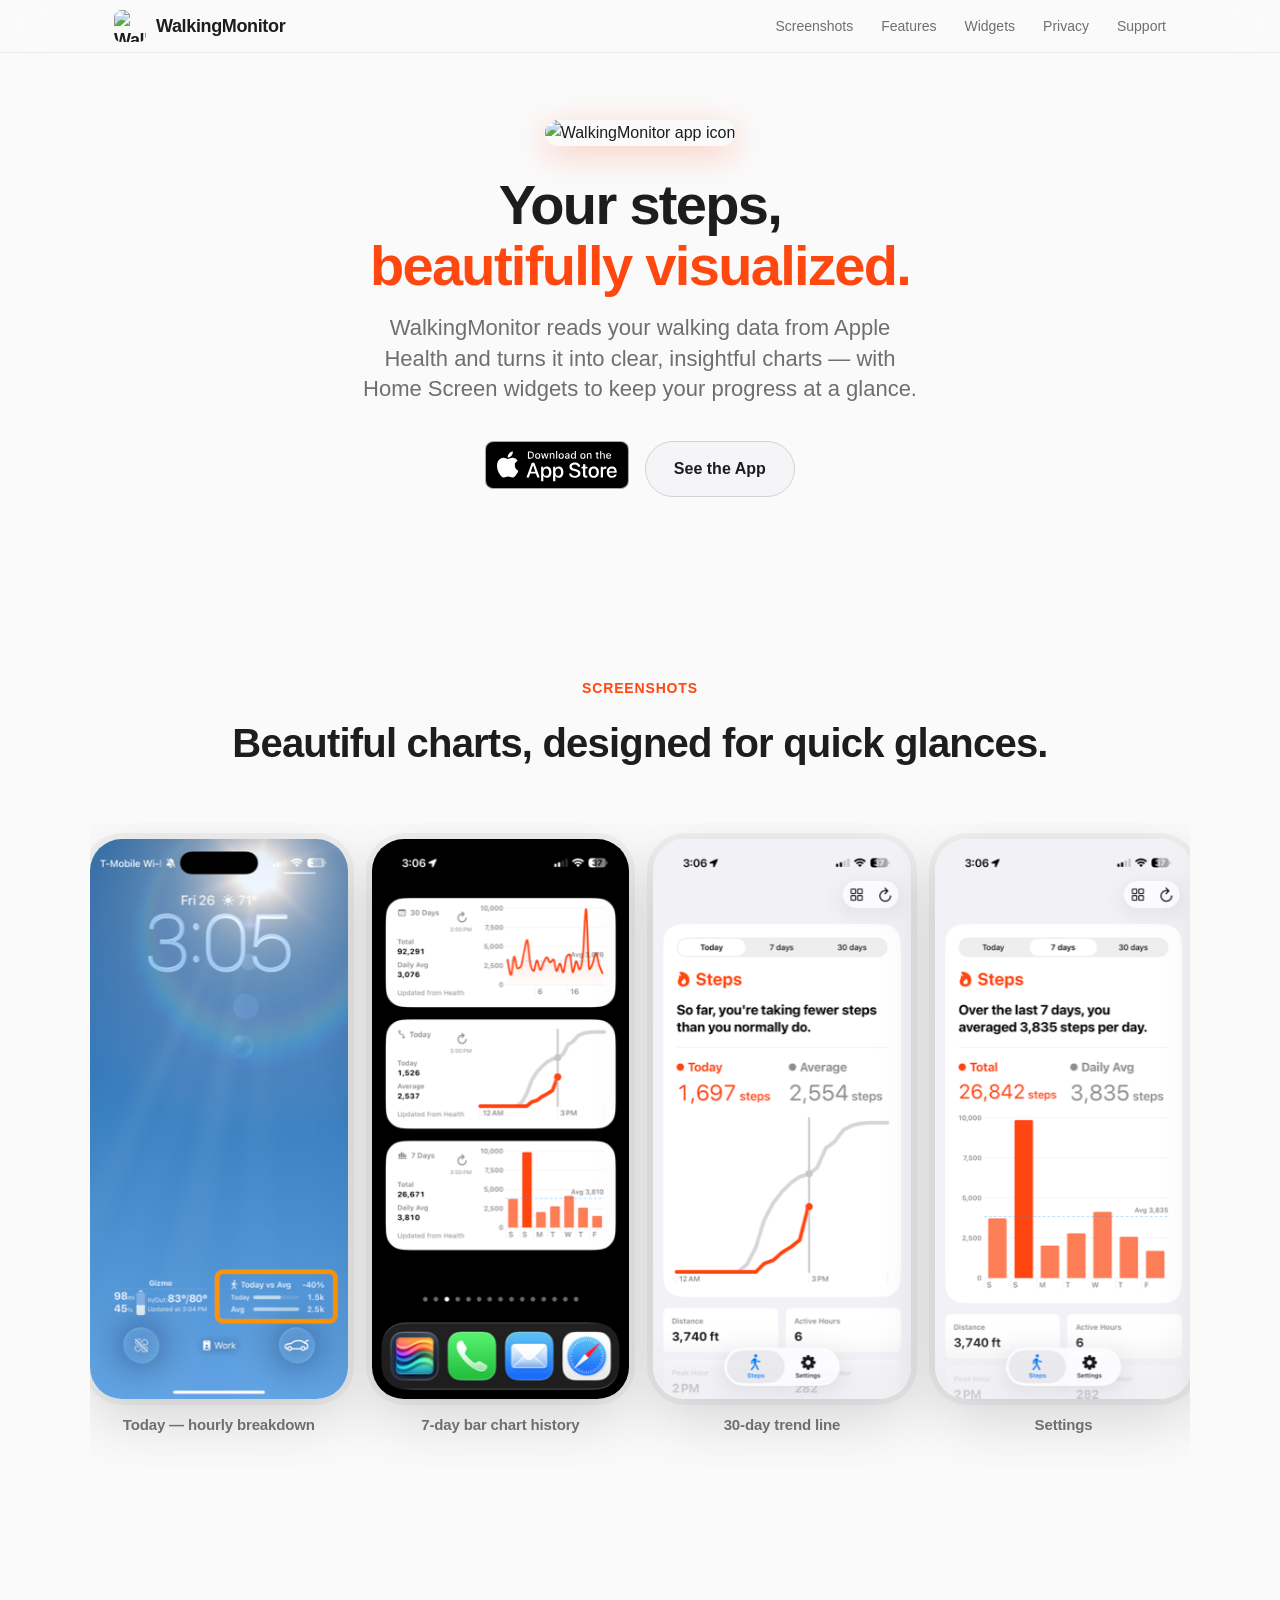
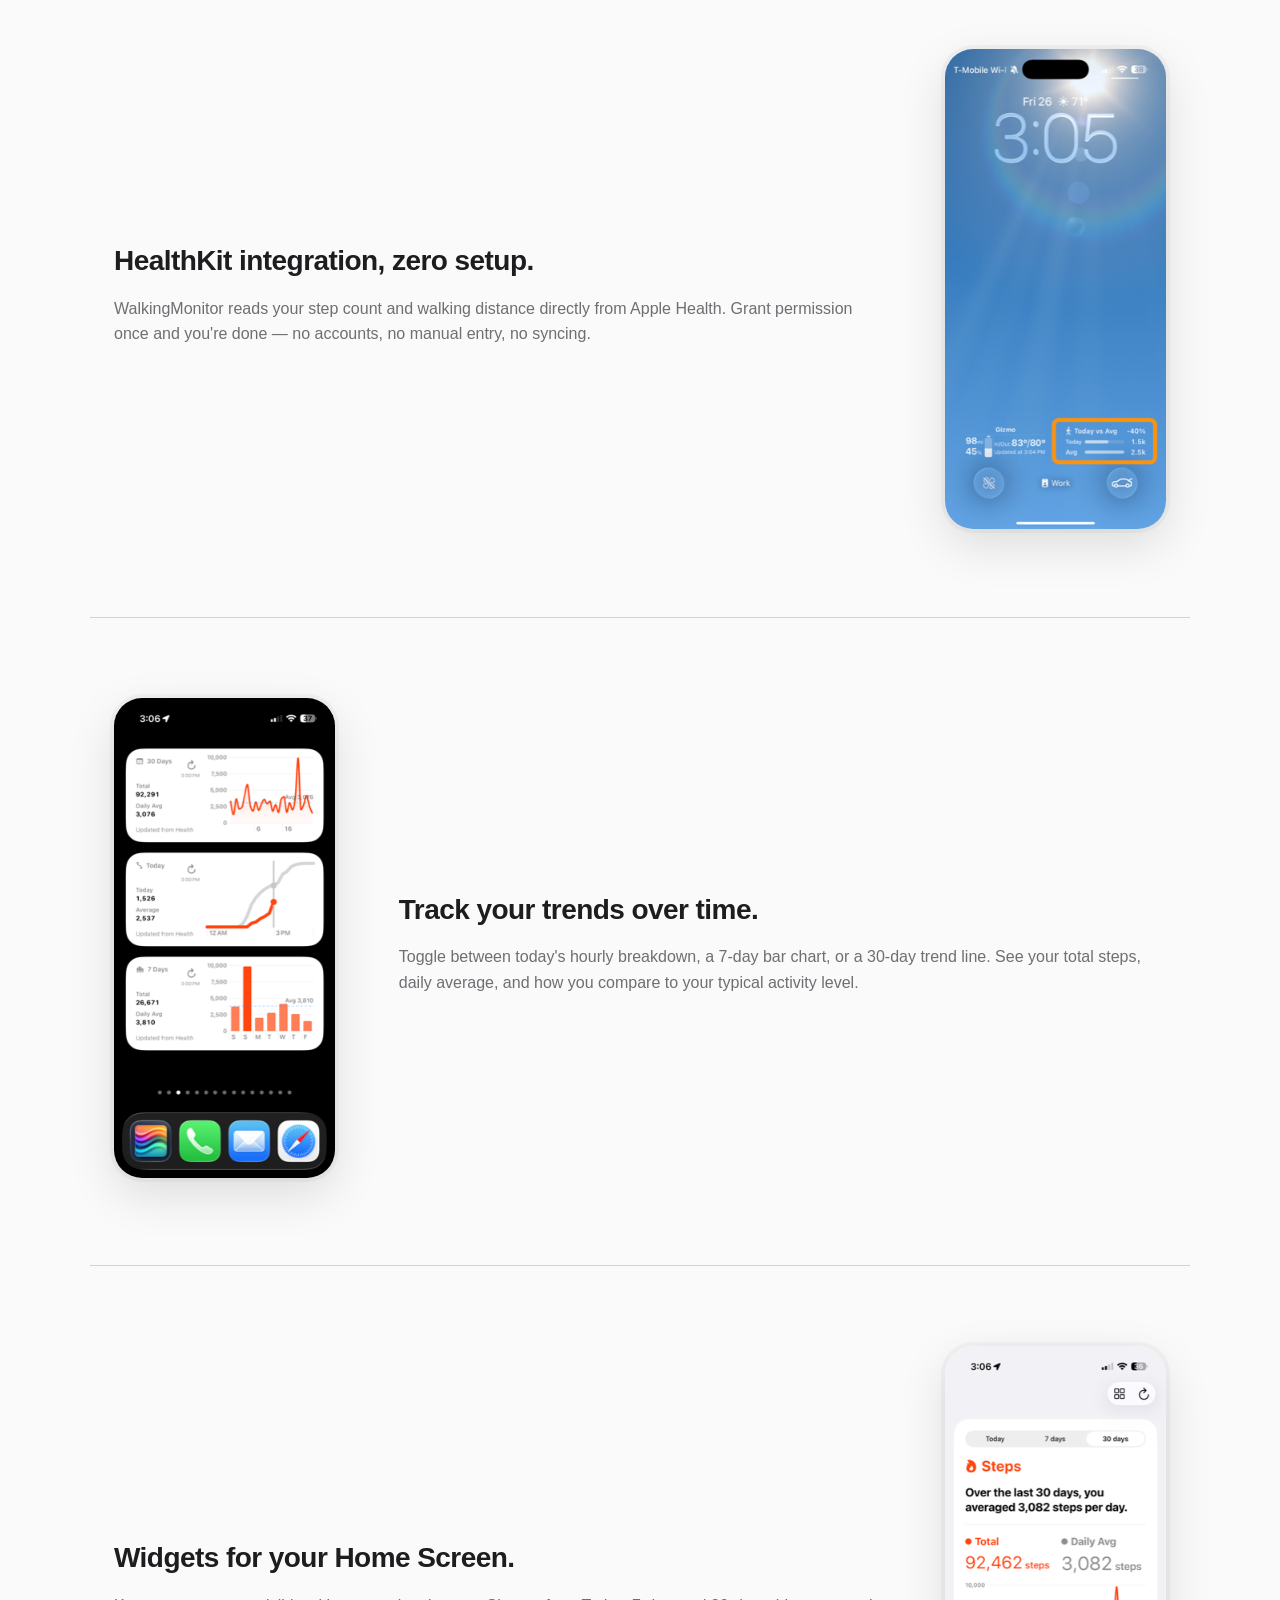
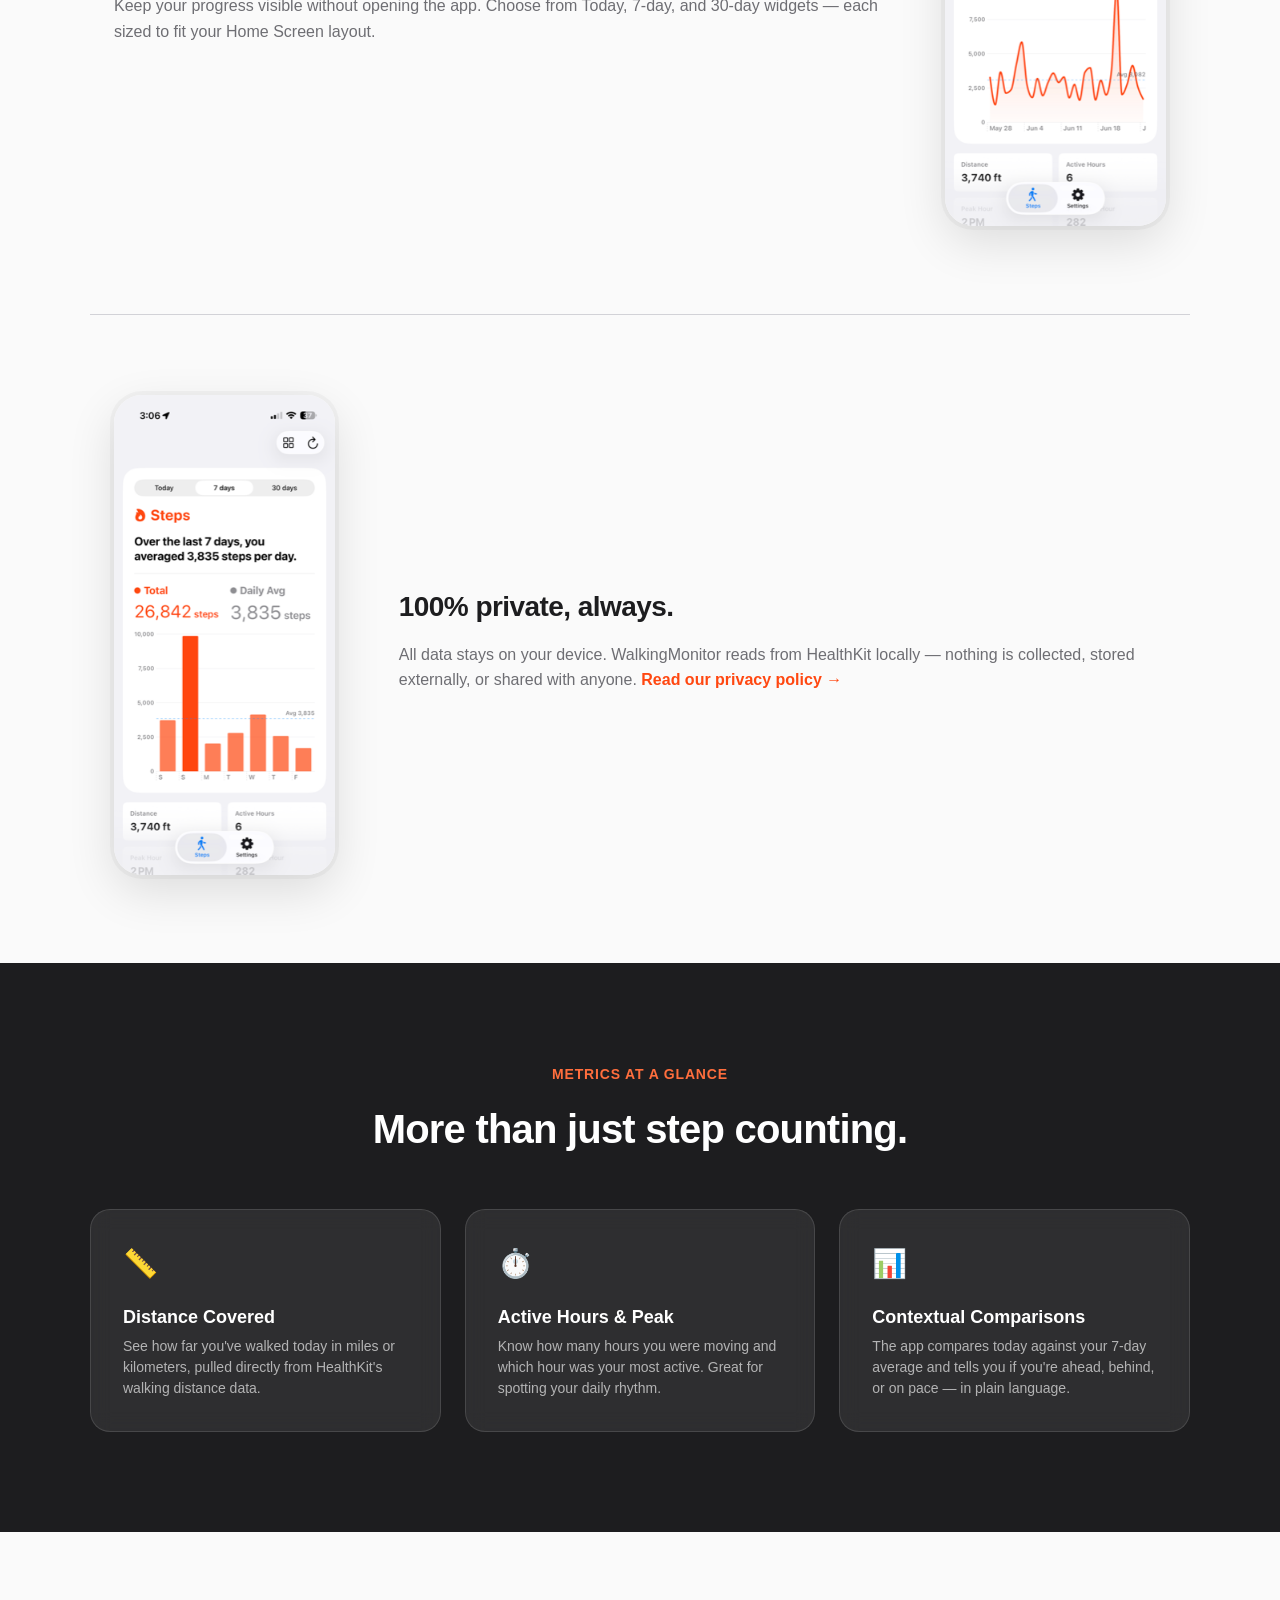
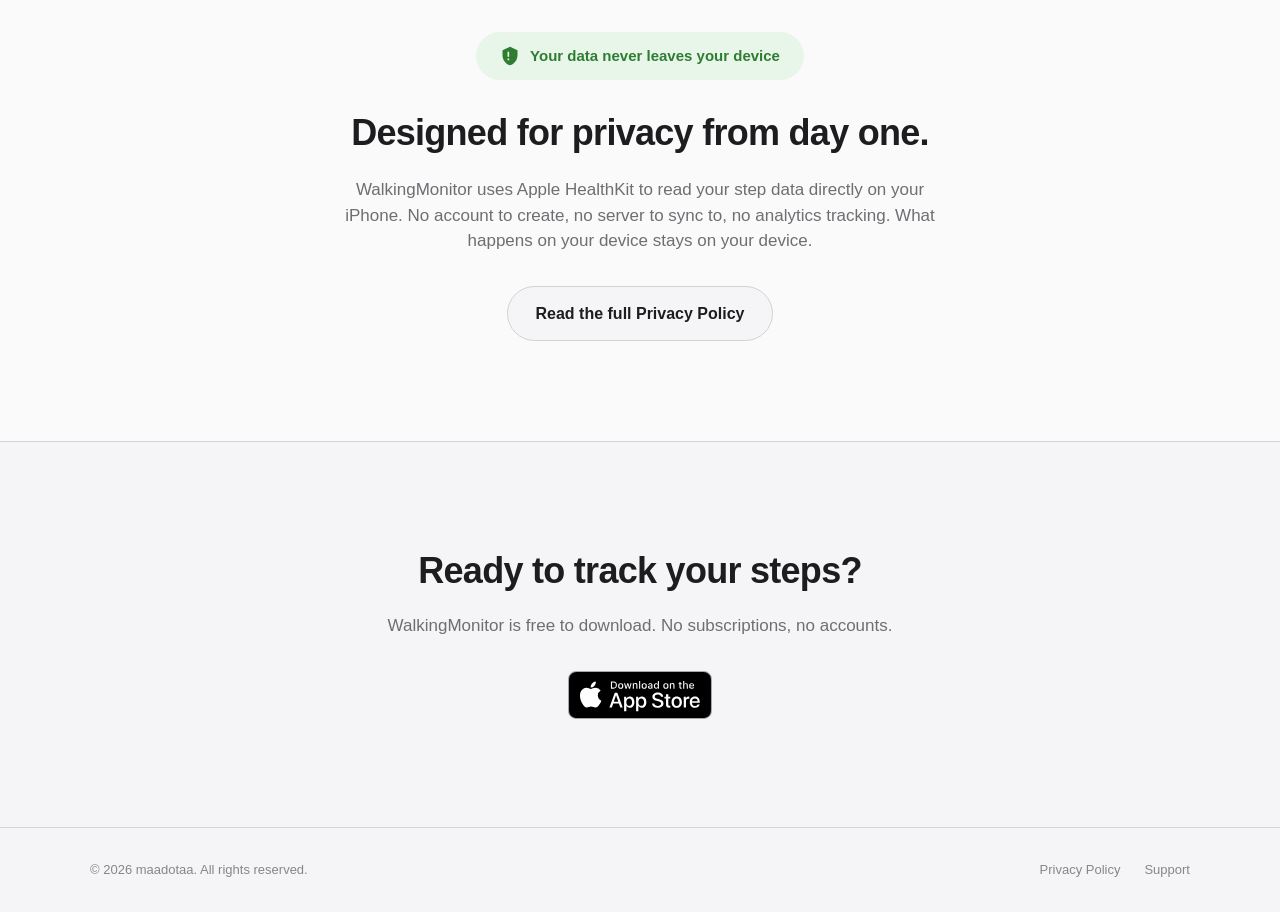
==== index.html @ 9f26d538 "Add WalkingMonitor website with screenshots, privacy, and support pages - Landing page with app icon" ====
<!DOCTYPE html>
<html lang="en">
<head>
  <meta charset="UTF-8">
  <meta name="viewport" content="width=device-width, initial-scale=1.0">
  <meta name="description" content="WalkingMonitor — Your daily steps, beautifully visualized. Track walking activity with HealthKit, hourly trends, and Home Screen widgets.">
  <meta name="theme-color" content="#FF4710">

  <title>WalkingMonitor — Steps Made Simple</title>

  <link rel="icon" type="image/png" sizes="32x32" href="assets/favicon-32.png">
  <link rel="apple-touch-icon" sizes="180x180" href="assets/apple-touch-icon.png">
  <link rel="stylesheet" href="css/style.css">

  <!-- Open Graph -->
  <meta property="og:title" content="WalkingMonitor — Steps Made Simple">
  <meta property="og:description" content="Track your daily steps with beautiful charts, HealthKit integration, and Home Screen widgets.">
  <meta property="og:image" content="assets/icon-192.png">
  <meta property="og:type" content="website">
</head>
<body>

  <!-- Navigation -->
  <nav class="nav">
    <div class="nav-inner">
      <a href="/" class="nav-brand">
        <img src="assets/favicon-32.png" alt="WalkingMonitor icon" width="32" height="32">
        WalkingMonitor
      </a>
      <div class="nav-links">
        <a href="#screenshots">Screenshots</a>
        <a href="#features">Features</a>
        <a href="#widgets">Widgets</a>
        <a href="/privacy/">Privacy</a>
        <a href="/support/">Support</a>
      </div>
    </div>
  </nav>

  <!-- Hero -->
  <section class="hero">
    <img src="assets/app-icon.png" alt="WalkingMonitor app icon" class="hero-icon" width="288" height="288">
    <h1>Your steps,<br><span class="accent">beautifully visualized.</span></h1>
    <p class="hero-tagline">
      WalkingMonitor reads your walking data from Apple Health and turns it into clear, insightful charts — with Home Screen widgets to keep your progress at a glance.
    </p>
    <div class="hero-actions">
      <a href="https://apps.apple.com/app/walkingmonitor/id6743656684" class="btn-appstore" target="_blank" rel="noopener">
        <img src="assets/appStore.svg" alt="Download on the App Store">
      </a>
        <a href="#screenshots" class="btn btn-secondary">See the App</a>
    </div>
  </section>

  <!-- Screenshot Gallery -->
  <section class="screenshots-section" id="screenshots">
    <div class="section-label">Screenshots</div>
    <h2 class="section-title">Beautiful charts, designed for quick glances.</h2>

    <div class="screenshot-gallery">
      <div class="screenshot-card">
        <img src="assets/screenshots/IMG_7040.jpg" alt="Today's hourly step chart with comparison to your average" loading="lazy">
        <p class="caption">Today — hourly breakdown</p>
      </div>
      <div class="screenshot-card">
        <img src="assets/screenshots/IMG_7041.jpg" alt="7-day daily step bar chart" loading="lazy">
        <p class="caption">7-day bar chart history</p>
      </div>
      <div class="screenshot-card">
        <img src="assets/screenshots/IMG_7042.jpg" alt="30-day step trend line chart" loading="lazy">
        <p class="caption">30-day trend line</p>
      </div>
      <div class="screenshot-card">
        <img src="assets/screenshots/IMG_7043.jpg" alt="Settings with rate and contact options" loading="lazy">
        <p class="caption">Settings</p>
      </div>
      <div class="screenshot-card">
        <img src="assets/screenshots/IMG_7044.jpg" alt="Widget setup guide" loading="lazy">
        <p class="caption">Widget setup guide</p>
      </div>
    </div>
  </section>

  <!-- Feature Rows -->
  <section id="features">
    <div class="feature-row">
      <div class="feature-text">
        <h3>HealthKit integration, zero setup.</h3>
        <p>WalkingMonitor reads your step count and walking distance directly from Apple Health. Grant permission once and you're done — no accounts, no manual entry, no syncing.</p>
      </div>
      <div class="feature-shot">
        <img src="assets/screenshots/IMG_7040.jpg" alt="WalkingMonitor main dashboard" loading="lazy">
      </div>
    </div>

    <div class="feature-row">
      <div class="feature-text">
        <h3>Track your trends over time.</h3>
        <p>Toggle between today's hourly breakdown, a 7-day bar chart, or a 30-day trend line. See your total steps, daily average, and how you compare to your typical activity level.</p>
      </div>
      <div class="feature-shot">
        <img src="assets/screenshots/IMG_7041.jpg" alt="7-day step history chart" loading="lazy">
      </div>
    </div>

    <div class="feature-row">
      <div class="feature-text">
        <h3>Widgets for your Home Screen.</h3>
        <p>Keep your progress visible without opening the app. Choose from Today, 7-day, and 30-day widgets — each sized to fit your Home Screen layout.</p>
      </div>
      <div class="feature-shot">
        <img src="assets/screenshots/IMG_7044.jpg" alt="Widget setup guide" loading="lazy">
      </div>
    </div>

    <div class="feature-row">
      <div class="feature-text">
        <h3>100% private, always.</h3>
        <p>All data stays on your device. WalkingMonitor reads from HealthKit locally — nothing is collected, stored externally, or shared with anyone. <a href="/privacy/" style="color: var(--steps-orange); text-decoration: none; font-weight: 600;">Read our privacy policy &rarr;</a></p>
      </div>
      <div class="feature-shot">
        <img src="assets/screenshots/IMG_7043.jpg" alt="WalkingMonitor settings" loading="lazy">
      </div>
    </div>
  </section>

  <!-- Metrics Section -->
  <section class="widgets-section" id="widgets">
    <div class="section-label">Metrics at a Glance</div>
    <h2 class="section-title">More than just step counting.</h2>

    <div class="widget-showcase">
      <div class="widget-card">
        <div class="widget-icon">📏</div>
        <h3>Distance Covered</h3>
        <p>See how far you've walked today in miles or kilometers, pulled directly from HealthKit's walking distance data.</p>
      </div>

      <div class="widget-card">
        <div class="widget-icon">⏱️</div>
        <h3>Active Hours & Peak</h3>
        <p>Know how many hours you were moving and which hour was your most active. Great for spotting your daily rhythm.</p>
      </div>

      <div class="widget-card">
        <div class="widget-icon">📊</div>
        <h3>Contextual Comparisons</h3>
        <p>The app compares today against your 7-day average and tells you if you're ahead, behind, or on pace — in plain language.</p>
      </div>
    </div>
  </section>

  <!-- Privacy Highlight -->
  <section class="privacy-highlight">
    <div class="privacy-badge">
      <svg viewBox="0 0 24 24" fill="currentColor"><path d="M12 1L3 5v6c0 5.5 3.8 10.7 9 12 5.2-1.3 9-6.5 9-12V5l-9-4zm-1 16h-2v-2h2v2zm0-4h-2V7h2v6z"/></svg>
      Your data never leaves your device
    </div>
    <h2>Designed for privacy from day one.</h2>
    <p>WalkingMonitor uses Apple HealthKit to read your step data directly on your iPhone. No account to create, no server to sync to, no analytics tracking. What happens on your device stays on your device.</p>
    <a href="/privacy/" class="btn btn-secondary">Read the full Privacy Policy</a>
  </section>

  <!-- Download Section -->
  <section class="download-section">
    <h2>Ready to track your steps?</h2>
    <p>WalkingMonitor is free to download. No subscriptions, no accounts.</p>
    <a href="https://apps.apple.com/app/walkingmonitor/id6743656684" class="btn-appstore" target="_blank" rel="noopener">
      <img src="assets/appStore.svg" alt="Download on the App Store">
    </a>
  </section>

  <!-- Footer -->
  <footer class="footer">
    <div class="footer-inner">
      <span class="footer-text">&copy; 2026 maadotaa. All rights reserved.</span>
      <div class="footer-links">
        <a href="/privacy/">Privacy Policy</a>
        <a href="/support/">Support</a>
      </div>
    </div>
  </footer>

</body>
</html>
---- css/style.css ----
/* WalkingMonitor Website Styles */

:root {
  --steps-orange: #FF4710;
  --steps-orange-dark: #E03A08;
  --steps-orange-light: #FF6E3D;
  --bg-primary: #FAFAFA;
  --bg-secondary: #FFFFFF;
  --bg-card: #F5F5F7;
  --text-primary: #1D1D1F;
  --text-secondary: #6E6E73;
  --text-tertiary: #86868B;
  --border-color: #D2D2D7;
  --shadow-sm: 0 1px 3px rgba(0, 0, 0, 0.06);
  --shadow-md: 0 8px 24px rgba(0, 0, 0, 0.08);
  --shadow-lg: 0 16px 48px rgba(0, 0, 0, 0.1);
  --radius-sm: 12px;
  --radius-md: 20px;
  --radius-lg: 28px;
}

* {
  margin: 0;
  padding: 0;
  box-sizing: border-box;
}

html {
  scroll-behavior: smooth;
  -webkit-font-smoothing: antialiased;
  -moz-osx-font-smoothing: grayscale;
}

body {
  font-family: -apple-system, BlinkMacSystemFont, 'SF Pro Display', 'Segoe UI', Roboto, Helvetica, Arial, sans-serif;
  background-color: var(--bg-primary);
  color: var(--text-primary);
  line-height: 1.6;
  min-height: 100vh;
}

/* ---------- Navigation ---------- */

.nav {
  position: fixed;
  top: 0;
  left: 0;
  right: 0;
  z-index: 100;
  background: rgba(250, 250, 250, 0.82);
  backdrop-filter: saturate(180%) blur(20px);
  -webkit-backdrop-filter: saturate(180%) blur(20px);
  border-bottom: 1px solid rgba(0, 0, 0, 0.06);
}

.nav-inner {
  max-width: 1100px;
  margin: 0 auto;
  padding: 0 24px;
  height: 52px;
  display: flex;
  align-items: center;
  justify-content: space-between;
}

.nav-brand {
  display: flex;
  align-items: center;
  gap: 10px;
  text-decoration: none;
  color: var(--text-primary);
  font-weight: 700;
  font-size: 18px;
  letter-spacing: -0.02em;
}

.nav-brand img {
  width: 32px;
  height: 32px;
  border-radius: 7px;
}

.nav-links {
  display: flex;
  gap: 28px;
  align-items: center;
}

.nav-links a {
  text-decoration: none;
  color: var(--text-secondary);
  font-size: 14px;
  font-weight: 500;
  transition: color 0.2s;
}

.nav-links a:hover {
  color: var(--text-primary);
}

/* ---------- Hero ---------- */

.hero {
  padding: 120px 24px 80px;
  text-align: center;
  max-width: 800px;
  margin: 0 auto;
}

.hero-icon {
  width: 288px;
  height: 288px;
  border-radius: 22px;
  margin-bottom: 28px;
  box-shadow: 0 8px 32px rgba(255, 71, 16, 0.25);
}

.hero h1 {
  font-size: 56px;
  font-weight: 800;
  letter-spacing: -0.03em;
  line-height: 1.1;
  margin-bottom: 16px;
  color: var(--text-primary);
}

.hero h1 .accent {
  color: var(--steps-orange);
}

.hero-tagline {
  font-size: 22px;
  font-weight: 400;
  color: var(--text-secondary);
  max-width: 560px;
  margin: 0 auto 36px;
  line-height: 1.4;
}

.hero-actions {
  display: flex;
  gap: 16px;
  justify-content: center;
  flex-wrap: wrap;
}

/* ---------- Buttons ---------- */

.btn {
  display: inline-flex;
  align-items: center;
  justify-content: center;
  gap: 8px;
  padding: 14px 28px;
  border-radius: 100px;
  font-size: 16px;
  font-weight: 600;
  text-decoration: none;
  transition: all 0.25s ease;
  cursor: pointer;
  border: none;
}

.btn-primary {
  background: var(--steps-orange);
  color: white;
  box-shadow: 0 4px 16px rgba(255, 71, 16, 0.3);
}

.btn-primary:hover {
  background: var(--steps-orange-dark);
  transform: translateY(-1px);
  box-shadow: 0 8px 24px rgba(255, 71, 16, 0.35);
}

.btn-secondary {
  background: var(--bg-card);
  color: var(--text-primary);
  border: 1px solid var(--border-color);
}

.btn-secondary:hover {
  background: #EBEBED;
  transform: translateY(-1px);
}

.btn-appstore {
  display: inline-block;
  transition: all 0.25s ease;
}

.btn-appstore:hover {
  transform: translateY(-1px);
  filter: brightness(1.05);
}

.btn-appstore img {
  height: 48px;
  width: auto;
  display: block;
}

/* ---------- Features Section ---------- */

.features {
  max-width: 1100px;
  margin: 0 auto;
  padding: 0 24px 100px;
}

.section-label {
  text-align: center;
  font-size: 14px;
  font-weight: 600;
  text-transform: uppercase;
  letter-spacing: 0.06em;
  color: var(--steps-orange);
  margin-bottom: 12px;
}

.section-title {
  text-align: center;
  font-size: 40px;
  font-weight: 700;
  letter-spacing: -0.02em;
  margin-bottom: 48px;
  color: var(--text-primary);
}

.features-grid {
  display: grid;
  grid-template-columns: repeat(auto-fit, minmax(300px, 1fr));
  gap: 24px;
}

.feature-card {
  background: var(--bg-secondary);
  border-radius: var(--radius-md);
  padding: 32px;
  border: 1px solid var(--border-color);
  transition: all 0.3s ease;
}

.feature-card:hover {
  transform: translateY(-2px);
  box-shadow: var(--shadow-md);
}

.feature-icon {
  display: inline-flex;
  align-items: center;
  justify-content: center;
  width: 48px;
  height: 48px;
  border-radius: 14px;
  background: rgba(255, 71, 16, 0.1);
  color: var(--steps-orange);
  margin-bottom: 18px;
  font-size: 22px;
}

.feature-card h3 {
  font-size: 20px;
  font-weight: 700;
  letter-spacing: -0.01em;
  margin-bottom: 8px;
}

.feature-card p {
  color: var(--text-secondary);
  font-size: 15px;
  line-height: 1.5;
}

/* ---------- Screenshot Gallery ---------- */

.screenshots-section {
  padding: 100px 24px;
  text-align: center;
  overflow: hidden;
}

.screenshot-gallery {
  max-width: 1100px;
  margin: 0 auto;
  display: flex;
  gap: 24px;
  overflow-x: auto;
  scroll-snap-type: x mandatory;
  -webkit-overflow-scrolling: touch;
  padding: 16px 0 32px;
  scrollbar-width: thin;
  scrollbar-color: var(--border-color) transparent;
}

.screenshot-gallery::-webkit-scrollbar {
  height: 6px;
}

.screenshot-gallery::-webkit-scrollbar-thumb {
  background: var(--border-color);
  border-radius: 3px;
}

.screenshot-gallery::-webkit-scrollbar-track {
  background: transparent;
}

.screenshot-card {
  flex: 0 0 auto;
  scroll-snap-align: start;
  text-align: center;
}

.screenshot-card img {
  width: auto;
  height: 560px;
  border-radius: 32px;
  box-shadow: 0 20px 60px rgba(0, 0, 0, 0.15), 0 0 0 6px rgba(0, 0, 0, 0.04);
  display: block;
}

.screenshot-card .caption {
  margin-top: 14px;
  font-size: 15px;
  font-weight: 600;
  color: var(--text-secondary);
  letter-spacing: -0.01em;
}

/* ---------- Feature Rows with Screenshots ---------- */

.feature-row {
  display: flex;
  align-items: center;
  gap: 64px;
  max-width: 1100px;
  margin: 0 auto;
  padding: 80px 24px;
}

.feature-row:nth-child(even) {
  flex-direction: row-reverse;
}

.feature-row + .feature-row {
  border-top: 1px solid var(--border-color);
}

.feature-row .feature-text {
  flex: 1;
  min-width: 280px;
}

.feature-row .feature-text h3 {
  font-size: 28px;
  font-weight: 700;
  letter-spacing: -0.02em;
  margin-bottom: 12px;
}

.feature-row .feature-text p {
  font-size: 16px;
  color: var(--text-secondary);
  line-height: 1.6;
}

.feature-row .feature-shot {
  flex: 0 0 auto;
}

.feature-row .feature-shot img {
  width: auto;
  height: 480px;
  border-radius: 28px;
  box-shadow: 0 16px 48px rgba(0, 0, 0, 0.12), 0 0 0 4px rgba(0, 0, 0, 0.03);
}

/* ---------- Widgets Section ---------- */

.widgets-section {
  background: var(--text-primary);
  color: white;
  padding: 100px 24px;
  text-align: center;
}

.widgets-section .section-label {
  color: var(--steps-orange-light);
}

.widgets-section .section-title {
  color: white;
}

.widget-showcase {
  max-width: 1100px;
  margin: 0 auto;
  display: grid;
  grid-template-columns: repeat(auto-fit, minmax(280px, 1fr));
  gap: 24px;
}

.widget-card {
  background: rgba(255, 255, 255, 0.08);
  border: 1px solid rgba(255, 255, 255, 0.12);
  border-radius: var(--radius-md);
  padding: 32px;
  text-align: left;
  backdrop-filter: blur(10px);
}

.widget-card h3 {
  font-size: 18px;
  font-weight: 700;
  margin-bottom: 4px;
}

.widget-card p {
  color: rgba(255, 255, 255, 0.64);
  font-size: 14px;
  line-height: 1.5;
}

.widget-card .widget-icon {
  font-size: 28px;
  margin-bottom: 16px;
}

/* ---------- Privacy Highlight ---------- */

.privacy-highlight {
  max-width: 1100px;
  margin: 0 auto;
  padding: 100px 24px;
  text-align: center;
}

.privacy-badge {
  display: inline-flex;
  align-items: center;
  gap: 10px;
  background: #E8F5E9;
  color: #2E7D32;
  padding: 12px 24px;
  border-radius: 100px;
  font-weight: 600;
  font-size: 15px;
  margin-bottom: 24px;
}

.privacy-badge svg {
  width: 20px;
  height: 20px;
}

.privacy-highlight h2 {
  font-size: 36px;
  font-weight: 700;
  letter-spacing: -0.02em;
  margin-bottom: 16px;
}

.privacy-highlight > p {
  color: var(--text-secondary);
  font-size: 17px;
  max-width: 600px;
  margin: 0 auto 32px;
  line-height: 1.5;
}

/* ---------- Download Section ---------- */

.download-section {
  background: var(--bg-card);
  padding: 100px 24px;
  text-align: center;
  border-top: 1px solid var(--border-color);
}

.download-section h2 {
  font-size: 36px;
  font-weight: 700;
  letter-spacing: -0.02em;
  margin-bottom: 12px;
}

.download-section p {
  color: var(--text-secondary);
  font-size: 17px;
  margin-bottom: 32px;
}

/* ---------- Footer ---------- */

.footer {
  background: var(--bg-card);
  border-top: 1px solid var(--border-color);
  padding: 32px 24px;
  text-align: center;
}

.footer-inner {
  max-width: 1100px;
  margin: 0 auto;
  display: flex;
  justify-content: space-between;
  align-items: center;
  flex-wrap: wrap;
  gap: 16px;
}

.footer-text {
  color: var(--text-tertiary);
  font-size: 13px;
}

.footer-links {
  display: flex;
  gap: 24px;
}

.footer-links a {
  color: var(--text-tertiary);
  text-decoration: none;
  font-size: 13px;
  transition: color 0.2s;
}

.footer-links a:hover {
  color: var(--text-primary);
}

/* ---------- Privacy Page ---------- */

.privacy-page {
  max-width: 780px;
  margin: 0 auto;
  padding: 100px 24px 80px;
}

.privacy-page h1 {
  font-size: 40px;
  font-weight: 800;
  letter-spacing: -0.03em;
  margin-bottom: 8px;
}

.privacy-page .last-updated {
  color: var(--text-tertiary);
  font-size: 14px;
  margin-bottom: 40px;
}

.privacy-page h2 {
  font-size: 24px;
  font-weight: 700;
  margin-top: 40px;
  margin-bottom: 12px;
  letter-spacing: -0.01em;
}

.privacy-page p {
  color: var(--text-secondary);
  font-size: 16px;
  line-height: 1.7;
  margin-bottom: 16px;
}

.privacy-page ul {
  color: var(--text-secondary);
  font-size: 16px;
  line-height: 1.7;
  margin-bottom: 16px;
  padding-left: 24px;
}

.privacy-page ul li {
  margin-bottom: 8px;
}

.privacy-page .highlight-box {
  background: #E8F5E9;
  border-radius: var(--radius-sm);
  padding: 24px;
  margin: 24px 0;
  border-left: 4px solid #2E7D32;
}

.privacy-page .highlight-box p {
  color: #1B5E20;
  font-weight: 500;
  margin: 0;
}

/* ---------- Support Page ---------- */

.support-page {
  max-width: 780px;
  margin: 0 auto;
  padding: 100px 24px 80px;
  text-align: center;
}

.support-page h1 {
  font-size: 40px;
  font-weight: 800;
  letter-spacing: -0.03em;
  margin-bottom: 16px;
}

.support-page > p {
  color: var(--text-secondary);
  font-size: 17px;
  margin-bottom: 40px;
  max-width: 500px;
  margin-left: auto;
  margin-right: auto;
}

.support-card {
  background: var(--bg-secondary);
  border: 1px solid var(--border-color);
  border-radius: var(--radius-md);
  padding: 40px;
  text-align: center;
  max-width: 480px;
  margin: 0 auto;
}

.support-card .email-icon {
  display: inline-flex;
  align-items: center;
  justify-content: center;
  width: 64px;
  height: 64px;
  border-radius: 18px;
  background: rgba(255, 71, 16, 0.1);
  color: var(--steps-orange);
  font-size: 28px;
  margin-bottom: 20px;
}

.support-card h2 {
  font-size: 22px;
  font-weight: 700;
  margin-bottom: 8px;
}

.support-card p {
  color: var(--text-secondary);
  font-size: 15px;
  margin-bottom: 24px;
}

/* ---------- Responsive ---------- */

@media (max-width: 768px) {
  .hero h1 {
    font-size: 40px;
  }

  .hero-tagline {
    font-size: 18px;
  }

  .section-title {
    font-size: 30px;
  }

  .features-grid {
    grid-template-columns: 1fr;
  }

  .widget-showcase {
    grid-template-columns: 1fr;
  }

  .footer-inner {
    flex-direction: column;
    text-align: center;
  }

  .nav-links {
    gap: 16px;
  }

  .hero-icon {
    width: 216px;
    height: 216px;
  }

  .screenshot-card img {
    height: 400px;
    border-radius: 22px;
  }

  .feature-row {
    flex-direction: column !important;
    gap: 32px;
    padding: 48px 20px;
    text-align: center;
  }

  .feature-row .feature-shot img {
    height: 360px;
  }

  .feature-row .feature-text h3 {
    font-size: 24px;
  }

  .privacy-page {
    padding: 80px 20px 60px;
  }

  .privacy-page h1 {
    font-size: 32px;
  }
}

@media (prefers-color-scheme: dark) {
  :root {
    --bg-primary: #0A0A0A;
    --bg-secondary: #141414;
    --bg-card: #1C1C1E;
    --text-primary: #F5F5F7;
    --text-secondary: #A1A1A6;
    --text-tertiary: #6E6E73;
    --border-color: #2C2C2E;
  }

  .nav {
    background: rgba(10, 10, 10, 0.82);
    border-bottom: 1px solid rgba(255, 255, 255, 0.06);
  }

  .widgets-section {
    background: #000;
  }

  .widget-card {
    background: rgba(255, 255, 255, 0.05);
    border-color: rgba(255, 255, 255, 0.08);
  }

  .privacy-page .highlight-box {
    background: rgba(46, 125, 50, 0.15);
    border-left-color: #4CAF50;
  }

  .privacy-page .highlight-box p {
    color: #A5D6A7;
  }
}
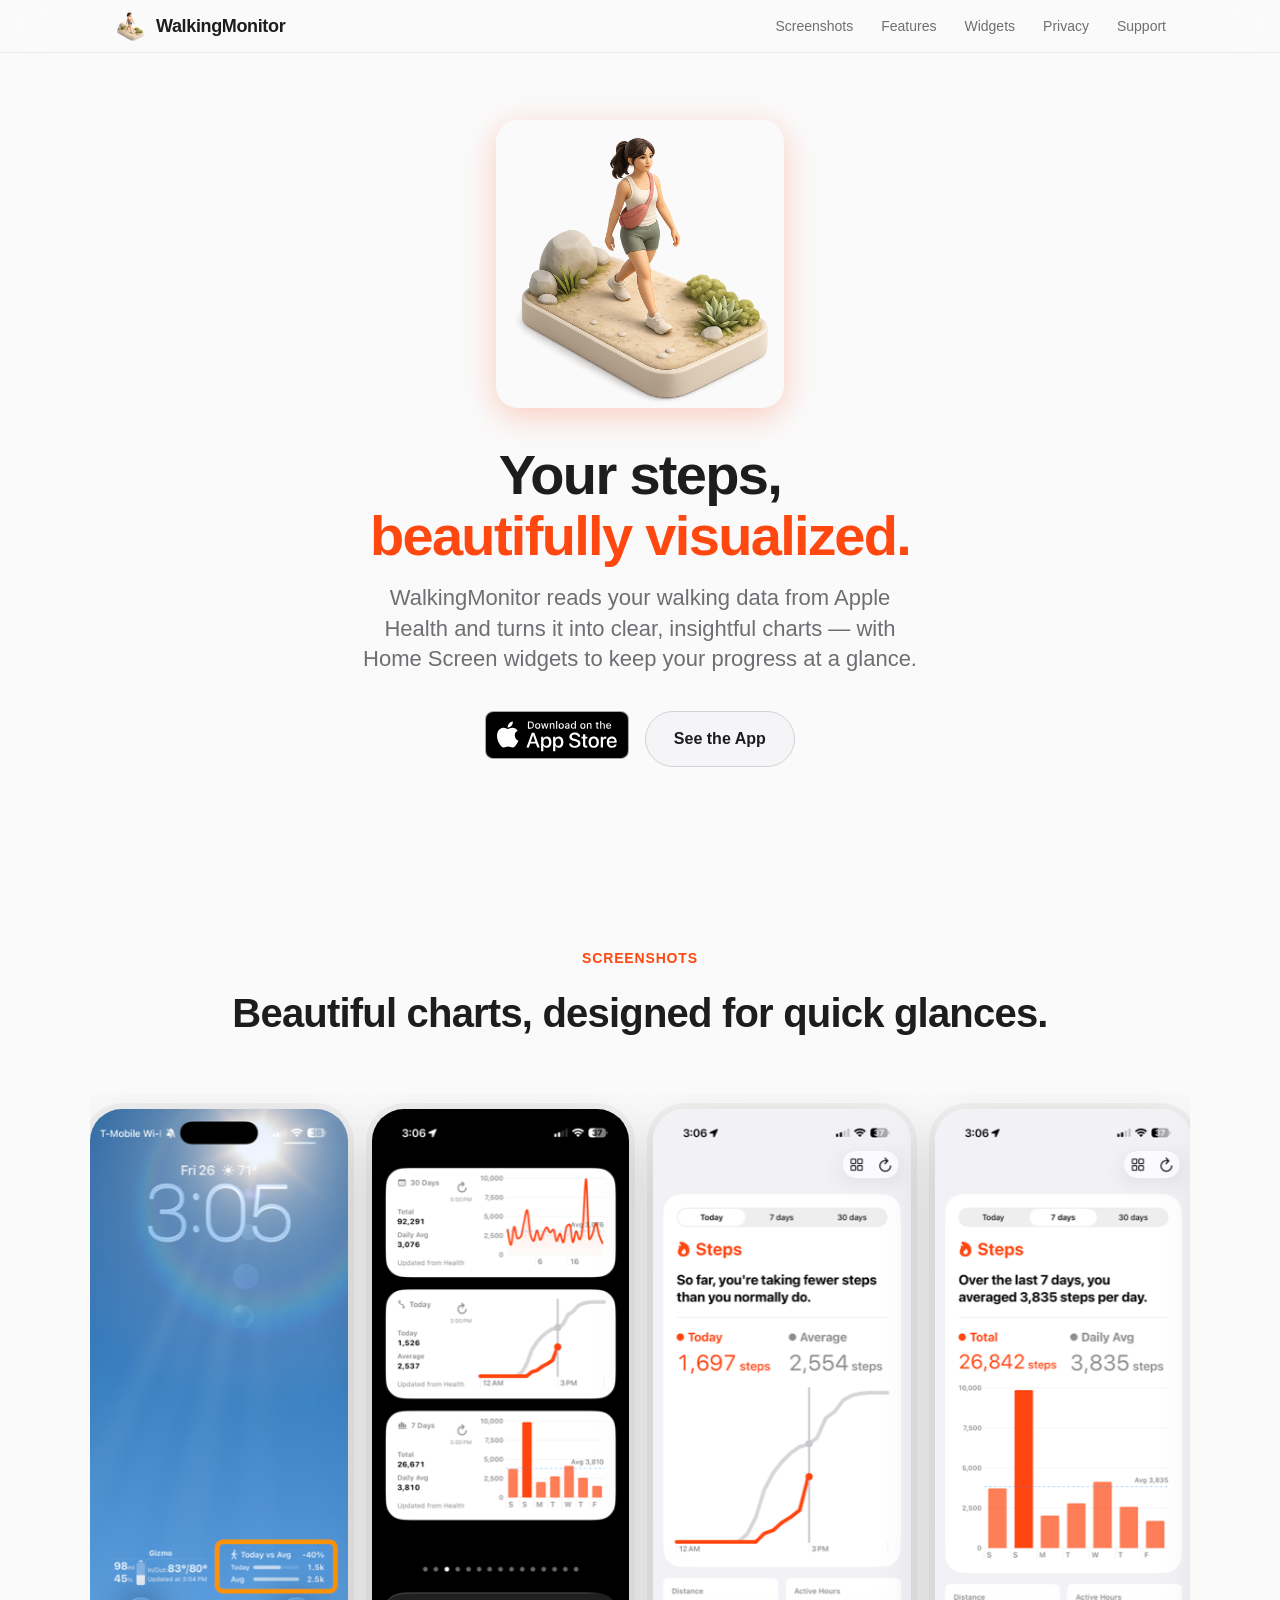
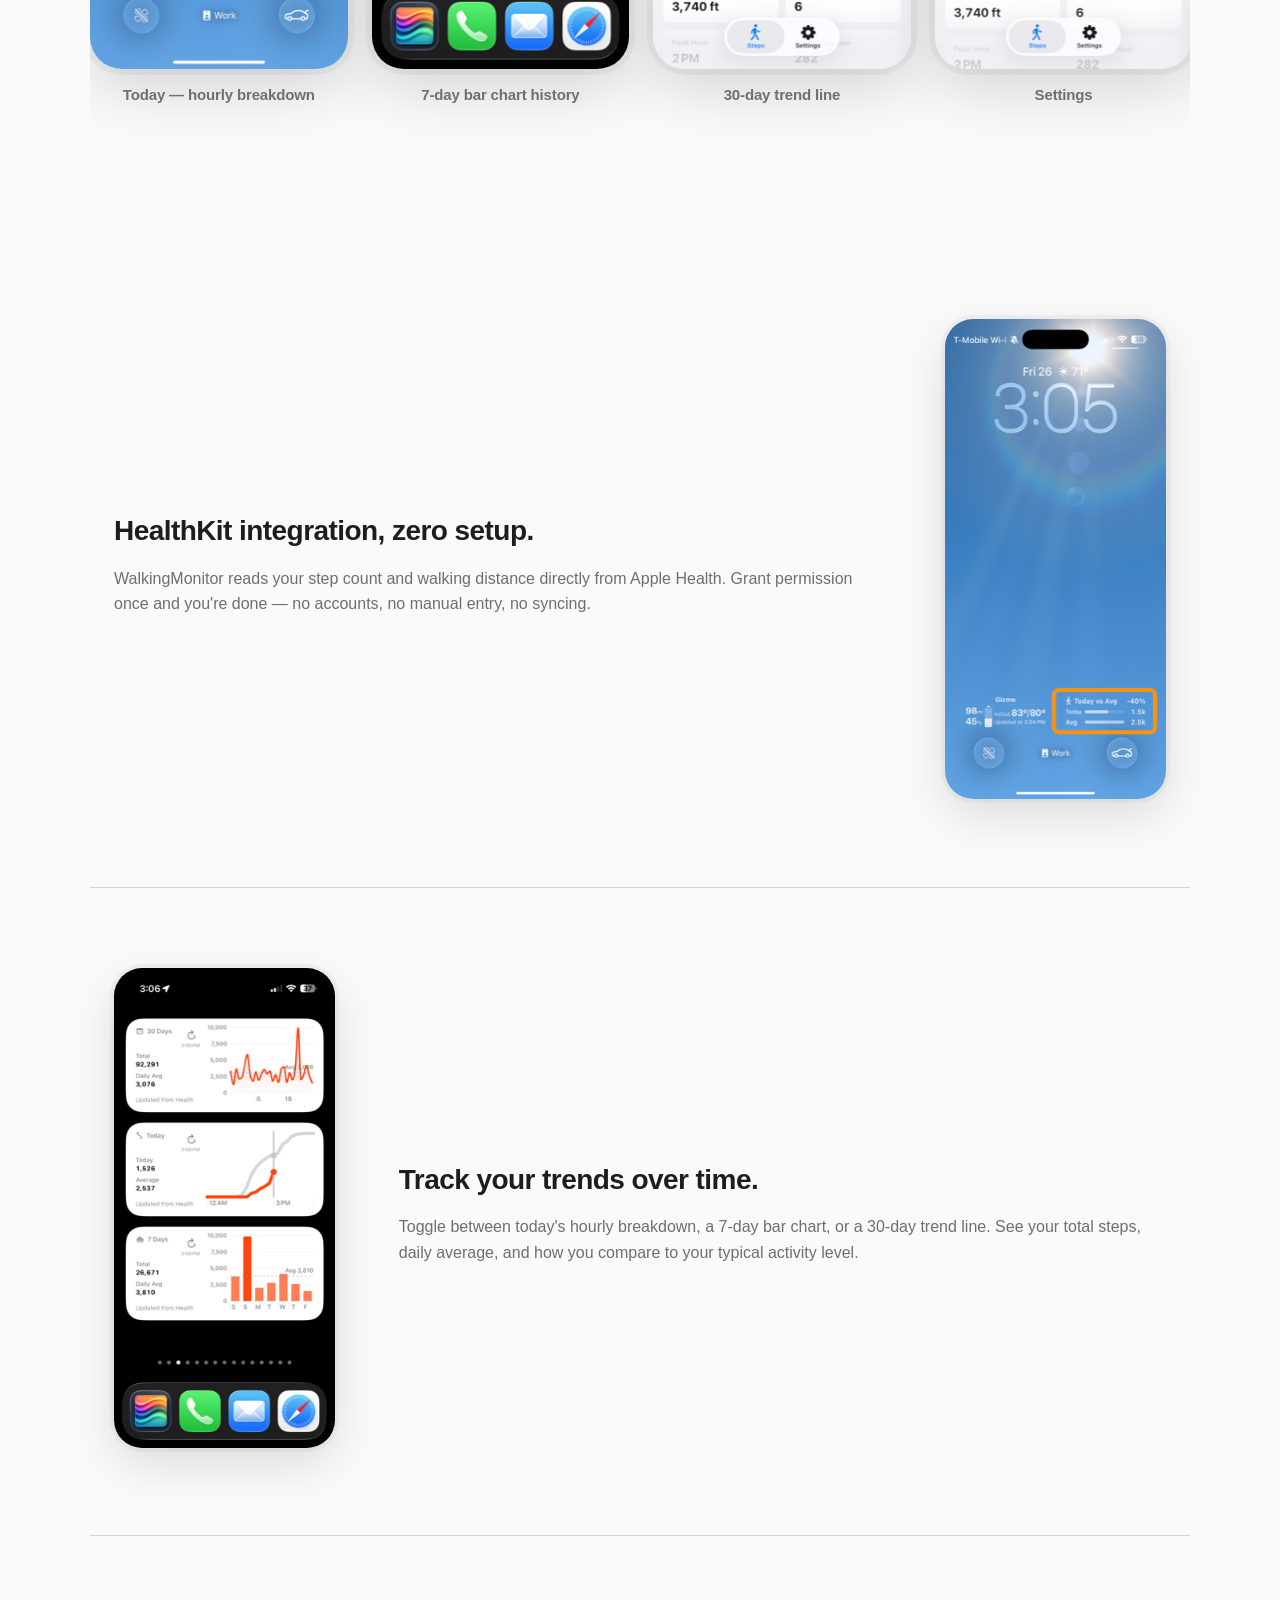
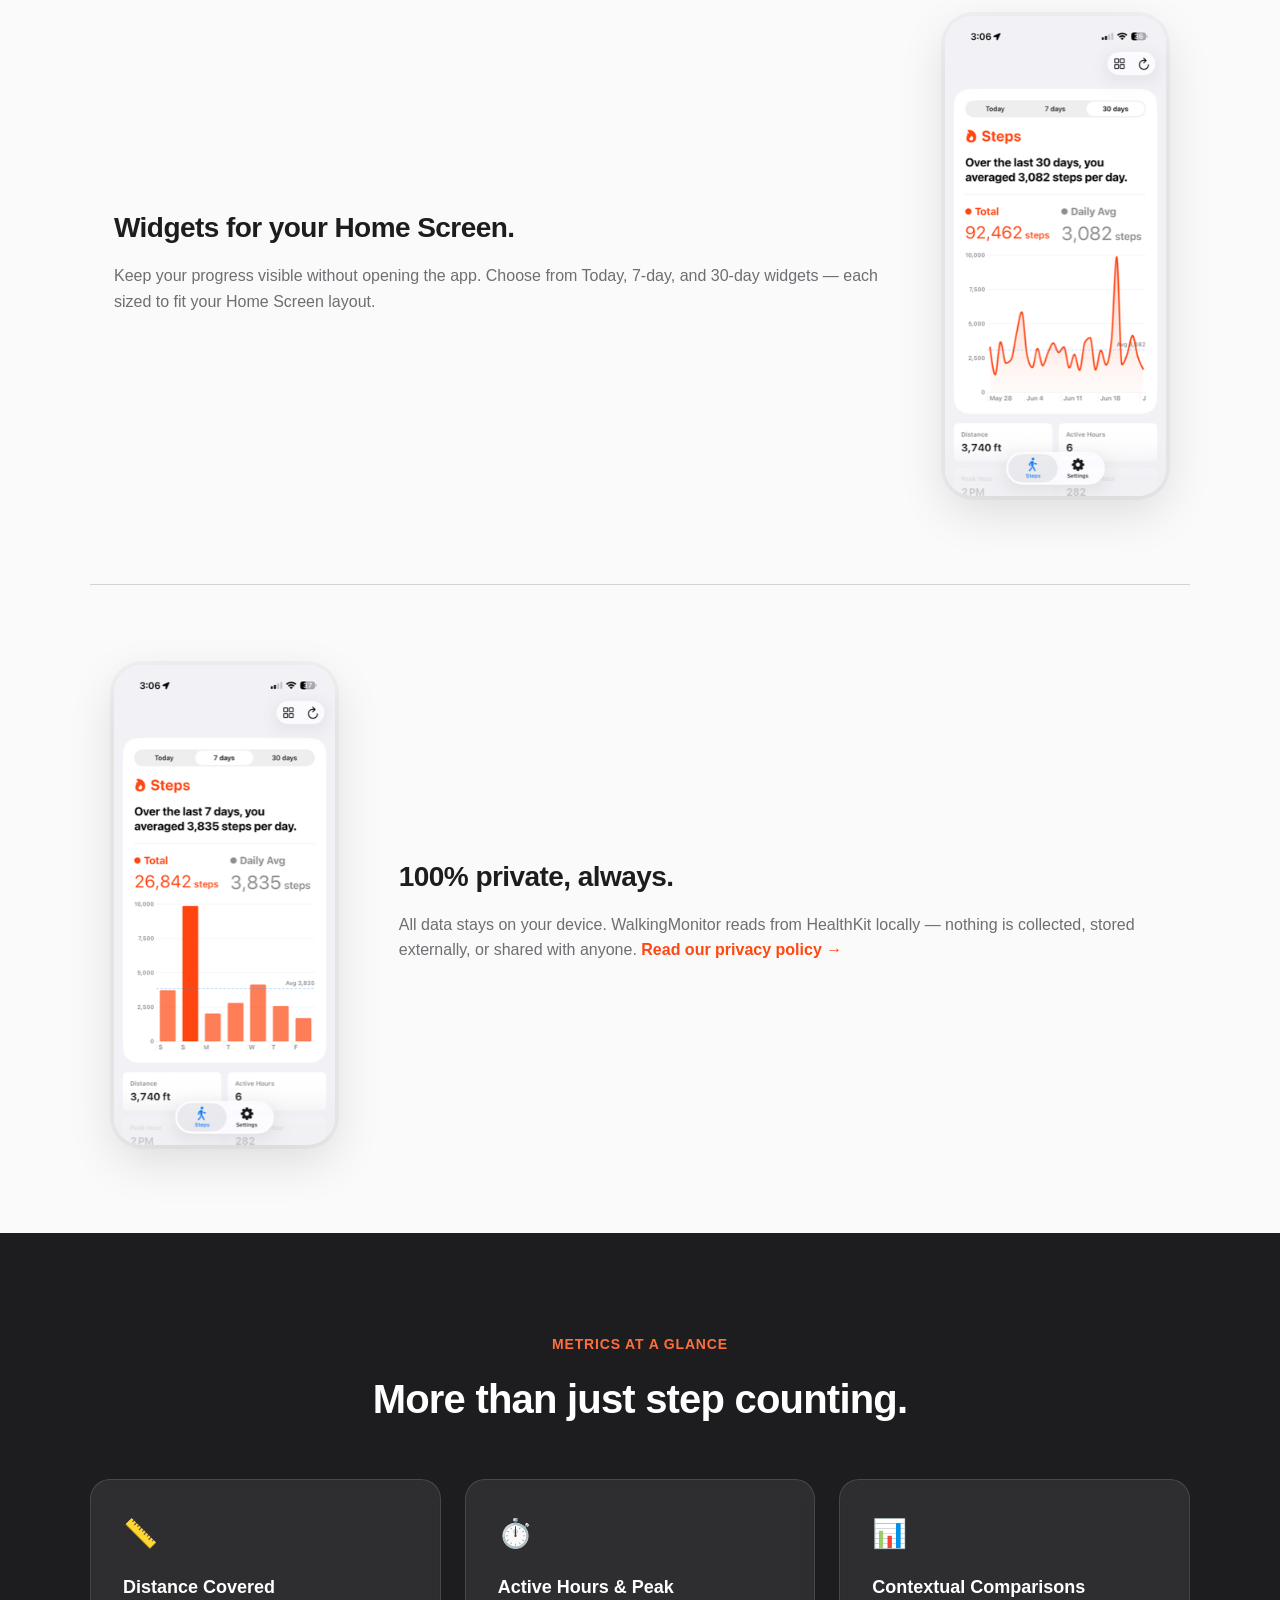
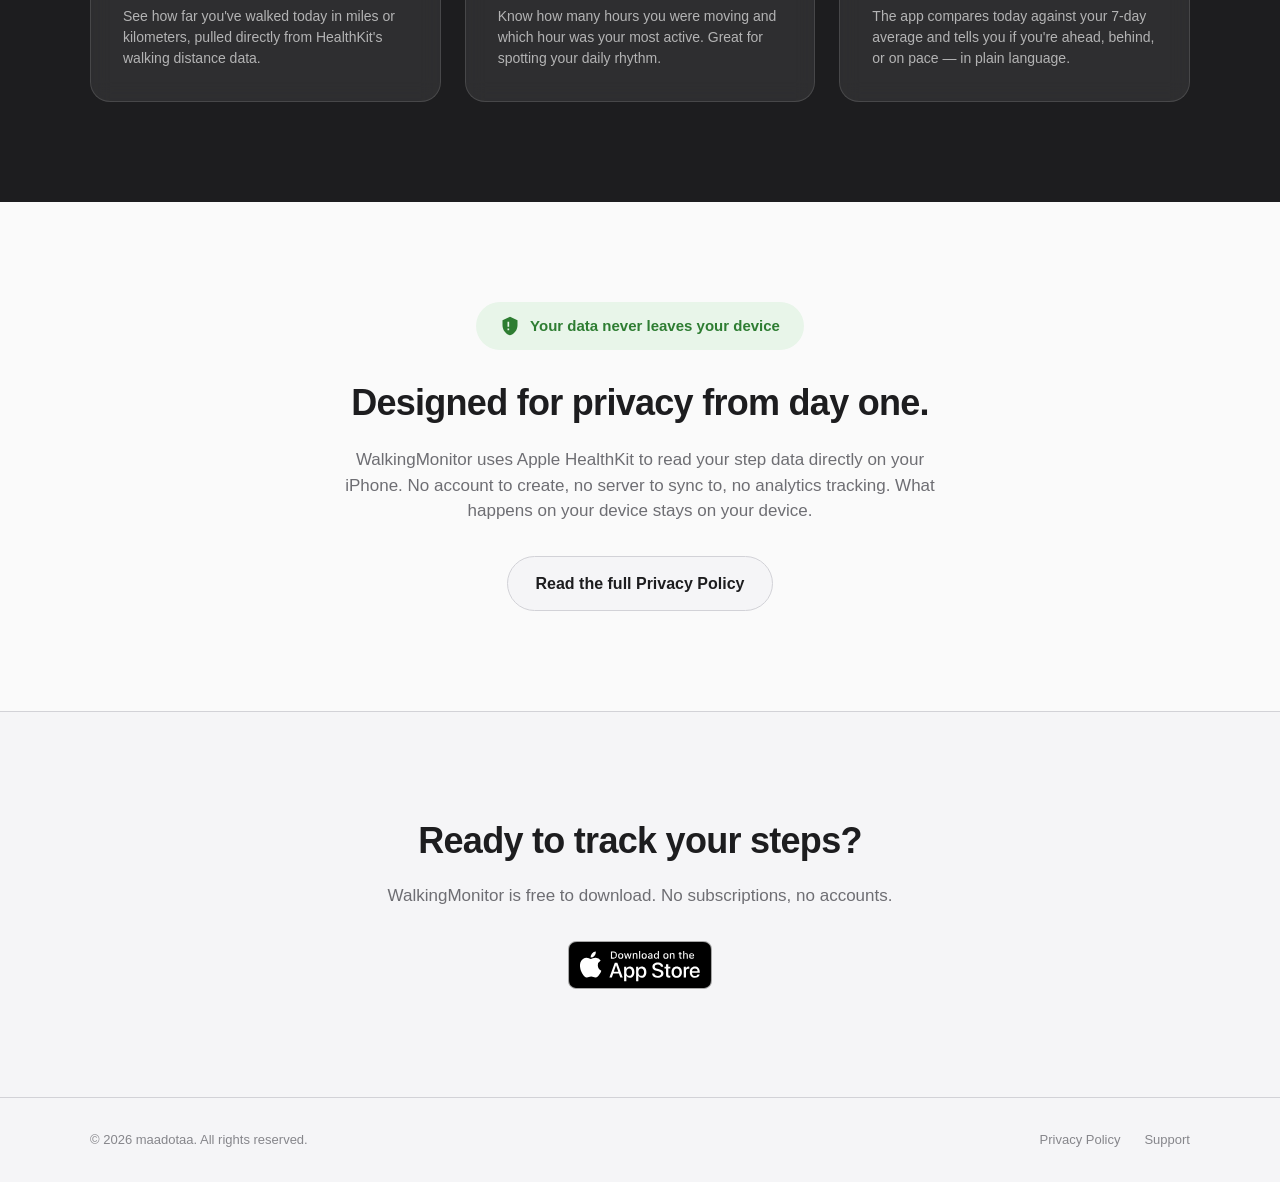
==== commit ac5d12d8: "Fix App Store link to use correct App ID 6784842443 Co-Authored-By: Claude Opus 4.8 <noreply@anthrop" ====
--- a/index.html
+++ b/index.html
@@ -45,7 +45,7 @@
       WalkingMonitor reads your walking data from Apple Health and turns it into clear, insightful charts — with Home Screen widgets to keep your progress at a glance.
     </p>
     <div class="hero-actions">
-      <a href="https://apps.apple.com/app/walkingmonitor/id6743656684" class="btn-appstore" target="_blank" rel="noopener">
+      <a href="https://apps.apple.com/app/walkingmonitor/id6784842443" class="btn-appstore" target="_blank" rel="noopener">
         <img src="assets/appStore.svg" alt="Download on the App Store">
       </a>
         <a href="#screenshots" class="btn btn-secondary">See the App</a>
@@ -165,7 +165,7 @@
   <section class="download-section">
     <h2>Ready to track your steps?</h2>
     <p>WalkingMonitor is free to download. No subscriptions, no accounts.</p>
-    <a href="https://apps.apple.com/app/walkingmonitor/id6743656684" class="btn-appstore" target="_blank" rel="noopener">
+    <a href="https://apps.apple.com/app/walkingmonitor/id6784842443" class="btn-appstore" target="_blank" rel="noopener">
       <img src="assets/appStore.svg" alt="Download on the App Store">
     </a>
   </section>
